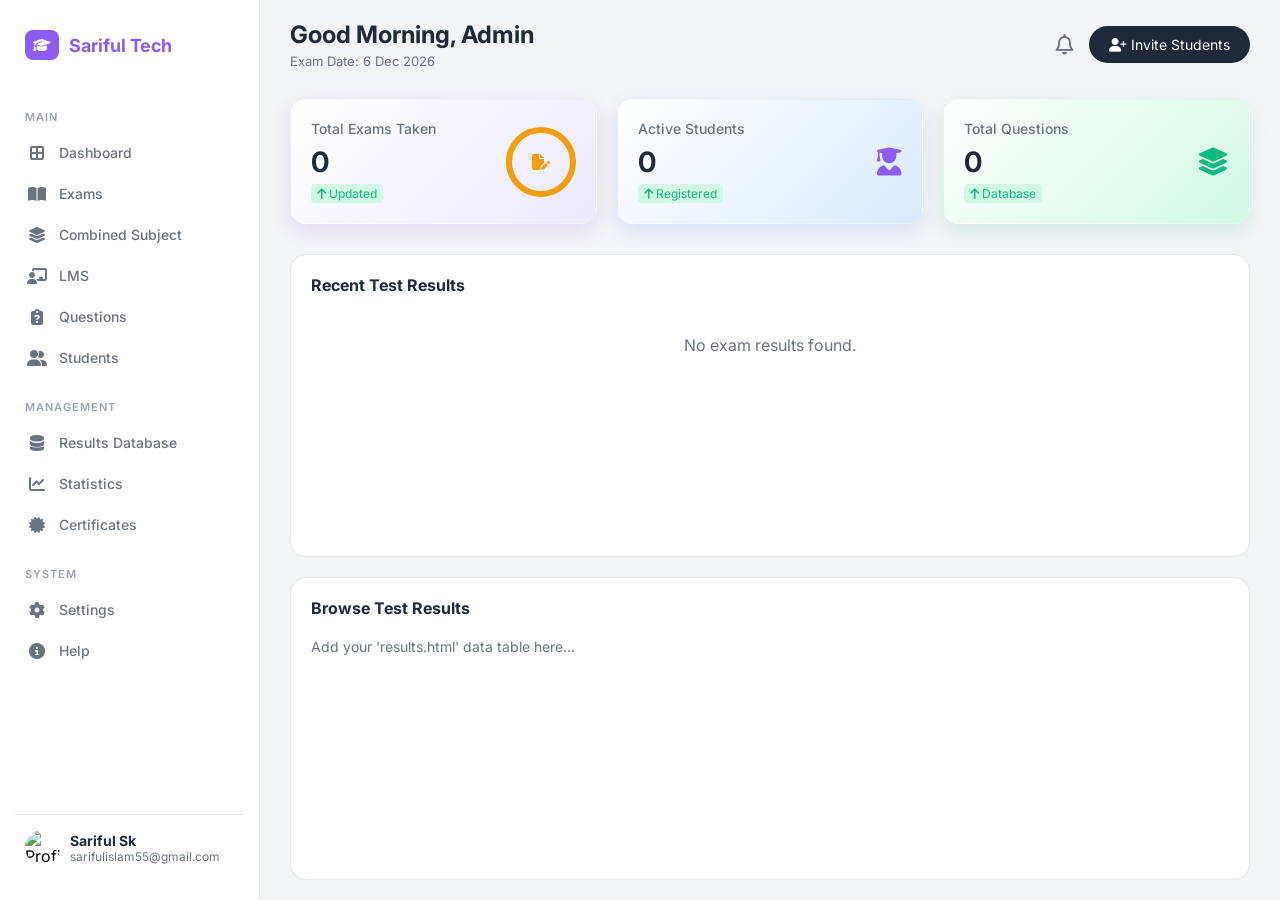
==== admin/index.html @ ebfd059b "dashboard implement" ====
<!DOCTYPE html>
<html lang="en">
<head>
    <meta charset="UTF-8">
    <meta name="viewport" content="width=device-width, initial-scale=1.0">
    <title>Modern Admin Dashboard</title>
    <!-- FontAwesome for Icons -->
    <link rel="stylesheet" href="https://cdnjs.cloudflare.com/ajax/libs/font-awesome/6.4.0/css/all.min.css">
    <style>
        @import url('https://fonts.googleapis.com/css2?family=Inter:wght@300;400;500;600;700&display=swap');

        :root {
            --primary: #8b5cf6; /* Light purple */
            --primary-light: #ede9fe;
            --bg-color: #f3f4f6; /* Very light gray for background */
            --sidebar-bg: #ffffff;
            --text-dark: #1f2937;
            --text-gray: #6b7280;
            --border-color: #e5e7eb;
        }

        * {
            margin: 0;
            padding: 0;
            box-sizing: border-box;
            font-family: 'Inter', sans-serif;
        }

        body {
            background-color: var(--bg-color);
            display: flex;
            height: 100vh;
            overflow: hidden;
        }

        /* --- Sidebar Styling --- */
        .sidebar {
            width: 260px;
            background-color: var(--sidebar-bg);
            border-right: 1px solid var(--border-color);
            display: flex;
            flex-direction: column;
            padding: 20px 15px;
            overflow-y: AUto;
        }

        .logo-area {
            display: flex;
            align-items: center;
            gap: 10px;
            padding: 10px;
            margin-bottom: 20px;
            font-size: 18px;
            font-weight: 700;
            color: var(--primary);
        }

        .logo-area i {
            background: var(--primary);
            color: white;
            padding: 8px;
            border-radius: 8px;
            font-size: 14px;
        }

        .menu-category {
            font-size: 11px;
            font-weight: 600;
            color: #9ca3af;
            text-transform: uppercase;
            letter-spacing: 1px;
            margin: 20px 0 10px 10px;
        }

        .sidebar-menu {
            list-style: none;
        }

        .sidebar-menu li a {
            display: flex;
            align-items: center;
            gap: 12px;
            padding: 10px 12px;
            color: var(--text-gray);
            text-decoration: none;
            border-radius: 8px;
            font-size: 14px;
            font-weight: 500;
            transition: all 0.3s ease;
            margin-bottom: 4px;
        }

        .sidebar-menu li a:hover, .sidebar-menu li a.active {
            background-color: var(--primary-light);
            color: var(--primary);
        }

        .sidebar-menu li a i {
            font-size: 16px;
            width: 20px;
            text-align: center;
        }

        /* User Profile in Sidebar Bottom */
        .sidebar-profile {
            margin-top: AUto;
            display: flex;
            align-items: center;
            gap: 10px;
            padding: 15px 10px;
            border-top: 1px solid var(--border-color);
        }
        
        .sidebar-profile img {
            width: 35px;
            height: 35px;
            border-radius: 50%;
        }
        
        .sidebar-profile-info h4 {
            font-size: 14px;
            color: var(--text-dark);
        }
        
        .sidebar-profile-info p {
            font-size: 12px;
            color: var(--text-gray);
        }

        /* --- Main Content Styling --- */
        .main-content {
            flex: 1;
            display: flex;
            flex-direction: column;
            overflow-y: AUto;
            background-color: var(--bg-color);
            padding: 20px 30px;
        }

        /* Top Header */
        .top-header {
            display: flex;
            justify-content: space-between;
            align-items: center;
            margin-bottom: 30px;
        }

        .header-greeting h1 {
            font-size: 24px;
            color: var(--text-dark);
            margin-bottom: 4px;
        }

        .header-greeting p {
            font-size: 13px;
            color: var(--text-gray);
        }

        .header-actions {
            display: flex;
            align-items: center;
            gap: 15px;
        }

        .invite-btn {
            background-color: var(--text-dark);
            color: white;
            border: none;
            padding: 10px 20px;
            border-radius: 20px;
            font-size: 14px;
            cursor: pointer;
        }

        /* Dashboard Cards Grid */
        .dashboard-grid {
            display: grid;
            grid-template-columns: repeat(AUto-fit, minmax(300px, 1fr));
            gap: 20px;
            margin-bottom: 30px;
        }

        .stat-card {
            background: white;
            padding: 20px;
            border-radius: 16px;
            border: 1px solid var(--border-color);
            display: flex;
            justify-content: space-between;
            align-items: center;
            box-shadow: 0 2px 10px rgba(0,0,0,0.02);
        }

        .stat-info h3 {
            font-size: 14px;
            color: var(--text-gray);
            font-weight: 500;
            margin-bottom: 8px;
        }

        .stat-info h2 {
            font-size: 28px;
            color: var(--text-dark);
        }

        .stat-info .trend {
            font-size: 12px;
            color: #10b981; /* Green */
            background: #d1fae5;
            padding: 2px 6px;
            border-radius: 4px;
            margin-top: 5px;
            display: inline-block;
        }

        /* Progress Circle Dummy Styling */
        .progress-circle {
            width: 70px;
            height: 70px;
            border-radius: 50%;
            border: 6px solid var(--primary-light);
            border-top-color: var(--primary);
            display: flex;
            align-items: center;
            justify-content: center;
            font-weight: bold;
            color: var(--primary);
        }

        .stat-card { position:relative; overflow:hidden; border-color:transparent; background:linear-gradient(135deg,#ffffff,#ede9fe); box-shadow:0 7px 20px rgba(109,40,217,.12); }
        .stat-card:nth-child(2) { background:linear-gradient(135deg,#ffffff,#dbeafe); box-shadow:0 7px 20px rgba(37,99,235,.12); }
        .stat-card:nth-child(3) { background:linear-gradient(135deg,#ffffff,#d1fae5); box-shadow:0 7px 20px rgba(5,150,105,.12); }
        .recent-results-panel { background:#fff; padding:20px; border-radius:16px; border:1px solid var(--border-color); flex:1; overflow-x:auto; }
        .recent-results-grid { display:grid; grid-template-columns:repeat(auto-fit,minmax(300px,1fr)); gap:16px; }
        .recent-result-card { position:relative; overflow:hidden; padding:18px; border:1px solid transparent; border-radius:15px; background:linear-gradient(145deg,#ffffff,#ede9fe); box-shadow:0 6px 18px rgba(109,40,217,.12); transition:transform .2s,box-shadow .2s; }
        .recent-result-card:nth-child(2n) { background:linear-gradient(145deg,#ffffff,#dbeafe); box-shadow:0 6px 18px rgba(37,99,235,.12); }
        .recent-result-card:nth-child(3n) { background:linear-gradient(145deg,#ffffff,#d1fae5); box-shadow:0 6px 18px rgba(5,150,105,.12); }
        .recent-result-card::before { position:absolute; top:0; right:0; left:0; height:5px; background:#7c3aed; content:""; }
        .recent-result-card:nth-child(2n)::before { background:#2563eb; }
        .recent-result-card:nth-child(3n)::before { background:#059669; }
        .recent-result-card:hover { box-shadow:0 12px 26px rgba(109,40,217,.2); transform:translateY(-4px); }
        .recent-result-head { display:flex; align-items:flex-start; justify-content:space-between; gap:12px; margin-bottom:14px; }
        .recent-result-head h4 { color:#312e81; font-size:17px; }
        .recent-result-head p { margin-top:4px; color:var(--text-gray); font-size:12px; }
        .recent-result-score { color:#047857; font-size:23px; font-weight:800; white-space:nowrap; }
        .recent-result-stats { display:grid; grid-template-columns:repeat(4,1fr); gap:7px; }
        .recent-result-stats span { padding:8px 4px; border:1px solid rgba(255,255,255,.8); border-radius:8px; background:rgba(255,255,255,.75); color:var(--text-gray); font-size:11px; text-align:center; }
        .recent-result-stats strong { display:block; margin-top:3px; color:var(--text-dark); font-size:15px; }
        .recent-result-stats .wrong strong { color:#dc2626; }
        .recent-result-stats .negative strong { color:#b45309; }
        .recent-result-date { display:block; margin-top:12px; color:var(--text-gray); font-size:11px; }
        @media (max-width:700px) { .recent-result-stats { grid-template-columns:repeat(2,1fr); } }
    </style>
</head>
<body>

    <!-- Sidebar Section -->
    <aside class="sidebar">
        <div class="logo-area">
            <i class="fa-solid fa-graduation-cap"></i>
            Sariful Tech
        </div>

        <div class="menu-category">Main</div>
        <ul class="sidebar-menu">
            <li><a href="index.html"><i class="fa-solid fa-border-all"></i> Dashboard</a></li>
            <li><a href="exams.html"><i class="fa-solid fa-book-open"></i> Exams</a></li>
            <li><a href="combined-subject.html"><i class="fa-solid fa-layer-group"></i> Combined Subject</a></li>
            <li><a href="lms.html"><i class="fa-solid fa-chalkboard-user"></i> LMS</a></li>
            <li><a href="questions.html"><i class="fa-solid fa-clipboard-question"></i> Questions</a></li>
            <li><a href="students.html"><i class="fa-solid fa-user-group"></i> Students</a></li>
        </ul>

        <div class="menu-category">Management</div>
        <ul class="sidebar-menu">
            <li><a href="results.html"><i class="fa-solid fa-database"></i> Results Database</a></li>
            <li><a href="#"><i class="fa-solid fa-chart-line"></i> Statistics</a></li>
            <li><a href="#"><i class="fa-solid fa-certificate"></i> Certificates</a></li>
        </ul>

        <div class="menu-category">System</div>
        <ul class="sidebar-menu">
            <li><a href="settings.html"><i class="fa-solid fa-gear"></i> Settings</a></li>
            <li><a href="#"><i class="fa-solid fa-circle-info"></i> Help</a></li>
        </ul>

        <div class="sidebar-profile">
            <img src="https://ui-avatars.com/api/?name=Admin+User&background=8b5cf6&color=fff" alt="Profile">
            <div class="sidebar-profile-info">
                <h4>Sariful Sk</h4>
                <p>sarifulislam55@gmail.com</p>
            </div>
        </div>
    </aside>

    <!-- Main Content Section -->
    <main class="main-content">
        <header class="top-header">
            <div class="header-greeting">
                <h1 id="greeting-name">Good Morning, Admin</h1>
                <p>Exam Date: <span id="current-date">24 Sep, 2026</span></p>
            </div>
            <div class="header-actions">
                <i class="fa-regular fa-bell" style="font-size: 20px; color: #6b7280; cursor: pointer;"></i>
                <button class="invite-btn"><i class="fa-solid fa-user-plus"></i> Invite Students</button>
            </div>
        </header>

        <!-- Stats Grid -->
        <div class="dashboard-grid">
            
            <div class="stat-card">
                <div class="stat-info">
                    <h3>Total Exams Taken</h3>
                    <h2 id="total-exams">...</h2> <!-- Value will be dynamic -->
                    <span class="trend"><i class="fa-solid fa-arrow-up"></i> Updated</span>
                </div>
                <div class="progress-circle" style="border-color: #f59e0b; color: #f59e0b;"><i class="fa-solid fa-file-pen"></i></div>
            </div>

            <div class="stat-card">
                <div class="stat-info">
                    <h3>Active Students</h3>
                    <h2 id="total-students">...</h2> <!-- Value will be dynamic -->
                    <span class="trend"><i class="fa-solid fa-arrow-up"></i> Registered</span>
                </div>
                <div style="color: var(--primary); font-size: 28px;"><i class="fa-solid fa-user-graduate"></i></div>
            </div>

            <div class="stat-card">
                <div class="stat-info">
                    <h3>Total Questions</h3>
                    <h2 id="total-questions">...</h2> <!-- Value will be dynamic -->
                    <span class="trend"><i class="fa-solid fa-arrow-up"></i> Database</span>
                </div>
                <div style="color: #10b981; font-size: 28px;"><i class="fa-solid fa-layer-group"></i></div>
            </div>

        </div>

        <!-- Recent Results Table -->
        <div class="recent-results-panel">
            <h3 style="color: var(--text-dark); margin-bottom: 20px; font-size: 16px;">Recent Test Results</h3>
            <div id="recent-results-body" class="recent-results-grid">
                <p style="text-align:center;padding:20px;color:#6b7280;">Loading data...</p>
            </div>
        </div>

        <!-- Placeholder for Charts or Data Table -->
        <div style="background: white; padding: 20px; border-radius: 16px; border: 1px solid var(--border-color); flex: 1; margin-top: 20px;">
            <h3 style="color: var(--text-dark); margin-bottom: 20px; font-size: 16px;">Browse Test Results</h3>
            <p style="color: var(--text-gray); font-size: 14px;">Add your 'results.html' data table here...</p>
        </div>

    </main>

    <script src="../js/api.js"></script>
    <script src="../js/admin-dashboard.js?v=20260930-3"></script>

</body>
</html>
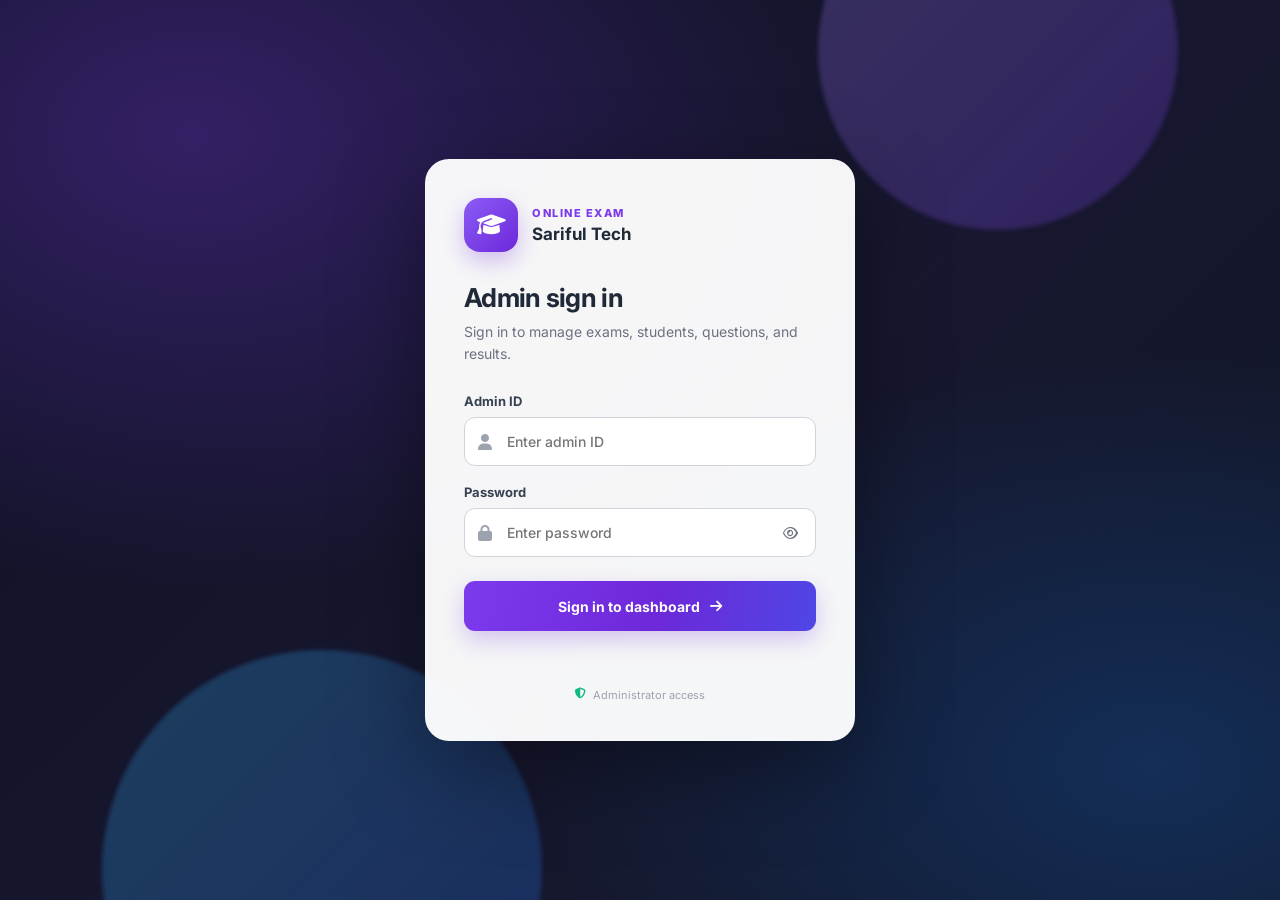
==== commit 9620a956: "new update" ====
--- a/admin/index.html
+++ b/admin/index.html
@@ -1,6 +1,7 @@
 <!DOCTYPE html>
 <html lang="en">
 <head>
+    <script src="../js/admin-auth.js?v=20260930-3"></script>
     <meta charset="UTF-8">
     <meta name="viewport" content="width=device-width, initial-scale=1.0">
     <title>Modern Admin Dashboard</title>
@@ -266,6 +267,7 @@
             <li><a href="index.html"><i class="fa-solid fa-border-all"></i> Dashboard</a></li>
             <li><a href="exams.html"><i class="fa-solid fa-book-open"></i> Exams</a></li>
             <li><a href="combined-subject.html"><i class="fa-solid fa-layer-group"></i> Combined Subject</a></li>
+            <li><a href="exam-schedule.html"><i class="fa-solid fa-calendar-days"></i> Exam Schedule</a></li>
             <li><a href="lms.html"><i class="fa-solid fa-chalkboard-user"></i> LMS</a></li>
             <li><a href="questions.html"><i class="fa-solid fa-clipboard-question"></i> Questions</a></li>
             <li><a href="students.html"><i class="fa-solid fa-user-group"></i> Students</a></li>
@@ -285,7 +287,7 @@
         </ul>
 
         <div class="sidebar-profile">
-            <img src="https://ui-avatars.com/api/?name=Admin+User&background=8b5cf6&color=fff" alt="Profile">
+            <div class="sidebar-avatar" aria-label="Sariful Sk" style="display:grid;width:35px;height:35px;flex:0 0 35px;place-items:center;border-radius:50%;background:#8b5cf6;color:#fff;font-size:13px;font-weight:700;">SS</div>
             <div class="sidebar-profile-info">
                 <h4>Sariful Sk</h4>
                 <p>sarifulislam55@gmail.com</p>
@@ -354,7 +356,7 @@
 
     </main>
 
-    <script src="../js/api.js"></script>
+    <script src="../js/api.js?v=20260930-4"></script>
     <script src="../js/admin-dashboard.js?v=20260930-3"></script>
 
 </body>
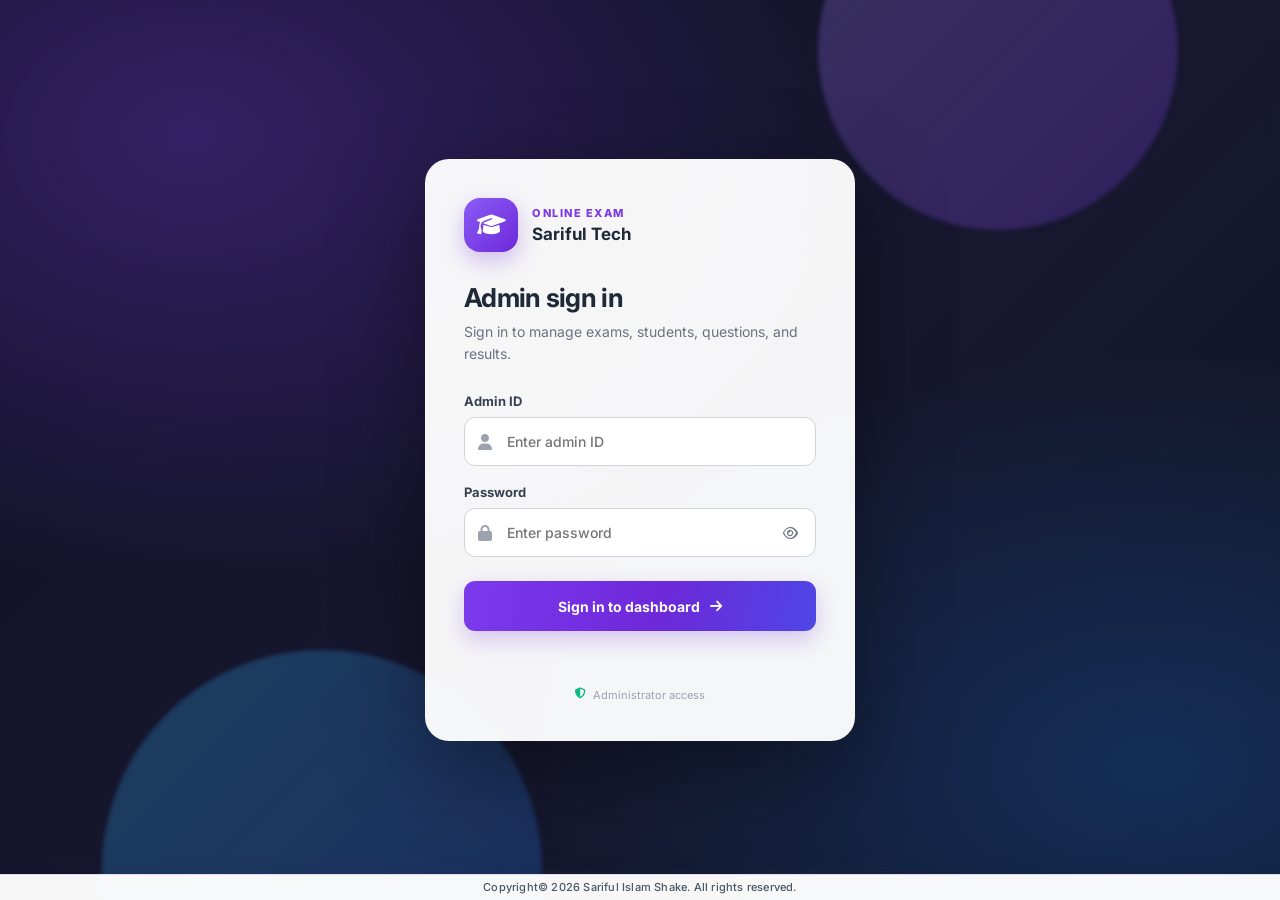
==== commit 2ae87462: "responsive mobile" ====
--- a/admin/index.html
+++ b/admin/index.html
@@ -1,7 +1,7 @@
-<!DOCTYPE html>
+﻿<!DOCTYPE html>
 <html lang="en">
 <head>
-    <script src="../js/admin-auth.js?v=20260930-3"></script>
+    <script src="../js/admin-auth.js?v=20260930-toast1"></script>
     <meta charset="UTF-8">
     <meta name="viewport" content="width=device-width, initial-scale=1.0">
     <title>Modern Admin Dashboard</title>
@@ -162,6 +162,18 @@
             align-items: center;
             gap: 15px;
         }
+
+        .notification-wrap { position: relative; }
+        .notification-button { position:relative; display:grid; width:44px; height:44px; place-items:center; border:1px solid var(--border-color); border-radius:50%; background:#fff; color:#64748b; font-size:18px; cursor:pointer; }
+        .notification-badge { position:absolute; top:-3px; right:-3px; display:none; min-width:19px; height:19px; place-items:center; padding:0 5px; border:2px solid #f3f4f6; border-radius:12px; background:#ef4444; color:#fff; font-size:10px; font-weight:700; }
+        .notification-dropdown { position:absolute; z-index:20; top:52px; right:0; display:none; width:min(360px, calc(100vw - 32px)); max-height:410px; overflow:auto; padding:16px; border:1px solid var(--border-color); border-radius:14px; background:#fff; box-shadow:0 16px 45px rgba(15,23,42,.18); }
+        .notification-dropdown.open { display:block; }
+        .notification-dropdown h3 { margin:0 0 12px; color:var(--text-dark); font-size:15px; }
+        .pending-student { display:flex; align-items:center; justify-content:space-between; gap:12px; padding:12px 0; border-top:1px solid #eef0f4; }
+        .pending-student strong { display:block; color:var(--text-dark); font-size:13px; }
+        .pending-student small { color:var(--text-gray); font-size:11px; }
+        .pending-approve { flex:0 0 auto; border:0; border-radius:7px; padding:7px 10px; background:#059669; color:#fff; font-size:12px; font-weight:600; cursor:pointer; }
+        .pending-empty { margin:0; color:var(--text-gray); font-size:13px; }
 
         .invite-btn {
             background-color: var(--text-dark);
@@ -251,7 +263,12 @@
         .recent-result-stats .negative strong { color:#b45309; }
         .recent-result-date { display:block; margin-top:12px; color:var(--text-gray); font-size:11px; }
         @media (max-width:700px) { .recent-result-stats { grid-template-columns:repeat(2,1fr); } }
-    </style>
+    
+</style>
+    <link rel="stylesheet" href="../css/responsive.css">
+<style>.site-copyright-footer{position:fixed;z-index:1200;left:0;right:0;bottom:0;width:100%;padding:6px 12px;border-top:1px solid rgba(139,92,246,.2);background:rgba(255,255,255,.97);box-shadow:0 -3px 12px rgba(31,41,55,.09);color:#4b5563;font:500 11px/1.2 Inter,Arial,sans-serif;letter-spacing:.2px;text-align:center;white-space:nowrap;backdrop-filter:blur(8px);pointer-events:none}@media(max-width:520px){.site-copyright-footer{padding:10px 12px;font-size:10px;white-space:normal}}
+</style>
+<style>body:has(.sidebar) .site-copyright-footer{left:260px;width:calc(100% - 260px)}@media(max-width:760px){body:has(.sidebar) .site-copyright-footer{left:0;width:100%}}@media(max-width:520px){.site-copyright-footer{padding:6px 10px;font-size:10px}}</style>
 </head>
 <body>
 
@@ -300,11 +317,16 @@
         <header class="top-header">
             <div class="header-greeting">
                 <h1 id="greeting-name">Good Morning, Admin</h1>
-                <p>Exam Date: <span id="current-date">24 Sep, 2026</span></p>
+                <p>Date: <span id="current-date">â€”</span><span class="header-time-separator"> Â· </span>Time: <span id="current-time">â€”</span></p>
             </div>
             <div class="header-actions">
-                <i class="fa-regular fa-bell" style="font-size: 20px; color: #6b7280; cursor: pointer;"></i>
-                <button class="invite-btn"><i class="fa-solid fa-user-plus"></i> Invite Students</button>
+                <div class="notification-wrap">
+                    <button type="button" class="notification-button" id="admin-notifications-button" aria-label="Student registration notifications" aria-expanded="false"><i class="fa-regular fa-bell"></i><span class="notification-badge" id="pending-student-count"></span></button>
+                    <section class="notification-dropdown" id="admin-notifications-panel" aria-label="Pending student approvals">
+                        <h3>Pending Student Approvals</h3>
+                        <div id="pending-student-list"><p class="pending-empty">Loading notifications...</p></div>
+                    </section>
+                </div>
             </div>
         </header>
 
@@ -340,24 +362,15 @@
 
         </div>
 
-        <!-- Recent Results Table -->
-        <div class="recent-results-panel">
-            <h3 style="color: var(--text-dark); margin-bottom: 20px; font-size: 16px;">Recent Test Results</h3>
-            <div id="recent-results-body" class="recent-results-grid">
-                <p style="text-align:center;padding:20px;color:#6b7280;">Loading data...</p>
-            </div>
-        </div>
-
-        <!-- Placeholder for Charts or Data Table -->
-        <div style="background: white; padding: 20px; border-radius: 16px; border: 1px solid var(--border-color); flex: 1; margin-top: 20px;">
-            <h3 style="color: var(--text-dark); margin-bottom: 20px; font-size: 16px;">Browse Test Results</h3>
-            <p style="color: var(--text-gray); font-size: 14px;">Add your 'results.html' data table here...</p>
-        </div>
-
     </main>
 
-    <script src="../js/api.js?v=20260930-4"></script>
-    <script src="../js/admin-dashboard.js?v=20260930-3"></script>
-
+    <script src="../js/api.js?v=20260930-toast1"></script>
+    <script src="../js/admin-dashboard.js?v=20260930-toast1"></script>
+
+<footer class="site-copyright-footer">Copyright© 2026 Sariful Islam Shake. All rights reserved.</footer>
 </body>
 </html>
+
+
+
+
--- a/css/responsive.css
+++ b/css/responsive.css
@@ -0,0 +1,199 @@
+* {
+    min-width: 0;
+}
+
+html,
+body {
+    max-width: 100%;
+    overflow-x: hidden;
+}
+
+img,
+canvas,
+video {
+    max-width: 100%;
+}
+
+input,
+select,
+textarea,
+button {
+    max-width: 100%;
+}
+
+@media (max-width: 900px) {
+    body:has(.sidebar) {
+        display: flex !important;
+        height: auto !important;
+        min-height: 100vh;
+        flex-direction: column !important;
+        overflow: auto !important;
+    }
+
+    .student-wrapper,
+    .layout {
+        width: 100%;
+        min-height: 100vh;
+        flex-direction: column !important;
+    }
+
+    .sidebar {
+        width: 100% !important;
+        max-height: none !important;
+        flex: 0 0 auto !important;
+        overflow: visible !important;
+        padding: 12px !important;
+        border-right: 0 !important;
+        border-bottom: 1px solid #e5e7eb;
+    }
+
+    .sidebar-menu,
+    .menu {
+        display: grid !important;
+        grid-template-columns: repeat(auto-fit, minmax(132px, 1fr));
+        gap: 3px;
+        margin: 0;
+        padding: 0;
+    }
+
+    .sidebar-menu li,
+    .menu li {
+        min-width: 0;
+        list-style: none;
+    }
+
+    .sidebar-menu li a,
+    .menu a {
+        min-height: 40px;
+        margin: 0 0 3px !important;
+        padding: 9px !important;
+        overflow-wrap: anywhere;
+    }
+
+    .menu-category {
+        margin: 12px 0 6px 8px !important;
+    }
+
+    .sidebar-profile {
+        margin-top: 10px !important;
+    }
+
+    .main-content,
+    main.main-content,
+    body:has(.sidebar) > main {
+        width: 100%;
+        min-width: 0;
+        padding: 16px !important;
+        overflow: visible !important;
+    }
+
+    .form-grid {
+        grid-template-columns: repeat(2, minmax(0, 1fr)) !important;
+    }
+
+    .form-group,
+    .form-container,
+    .table-container,
+    .content-panel {
+        min-width: 0;
+    }
+
+    .form-group input,
+    .form-group select,
+    .form-group textarea {
+        width: 100%;
+    }
+
+    .table-container,
+    .table-responsive,
+    .table-wrapper {
+        max-width: 100%;
+        overflow-x: auto !important;
+        -webkit-overflow-scrolling: touch;
+    }
+
+    table {
+        min-width: 620px;
+    }
+
+    .top-header,
+    .quiz-heading {
+        flex-wrap: wrap;
+    }
+
+    .math-symbol-dialog,
+    .structure-dialog {
+        width: calc(100vw - 24px) !important;
+        max-width: calc(100vw - 24px) !important;
+        max-height: calc(100dvh - 24px) !important;
+    }
+
+    .math-dialog-content,
+    .structure-dialog-content {
+        max-height: calc(100dvh - 90px) !important;
+    }
+}
+
+@media (max-width: 600px) {
+    .main-content,
+    main.main-content,
+    body:has(.sidebar) > main {
+        padding: 12px !important;
+    }
+
+    .form-container,
+    .table-container,
+    .content-panel {
+        padding: 15px !important;
+        border-radius: 12px;
+    }
+
+    .form-grid {
+        grid-template-columns: minmax(0, 1fr) !important;
+        gap: 14px;
+    }
+
+    .form-group.full-width,
+    .question-settings-row {
+        grid-column: 1 / -1 !important;
+    }
+
+    .question-settings-row {
+        grid-template-columns: repeat(3, minmax(0, 1fr)) !important;
+        width: 100%;
+    }
+
+    .answer-options-grid {
+        grid-template-columns: minmax(0, 1fr) !important;
+    }
+
+    .question-meta-grid {
+        grid-template-columns: minmax(0, 1fr) !important;
+    }
+
+    .dashboard-grid,
+    .result-summary-grid,
+    .result-detail-summary,
+    .combined-subject-list {
+        grid-template-columns: minmax(0, 1fr) !important;
+    }
+
+    .top-header {
+        align-items: flex-start;
+        gap: 10px;
+    }
+
+    .top-header h1,
+    .header-greeting h1 {
+        font-size: 20px !important;
+    }
+
+    .btn-submit,
+    .btn-cancel {
+        margin-left: 0;
+    }
+
+    .question-settings-row input {
+        padding: 9px 8px !important;
+    }
+}
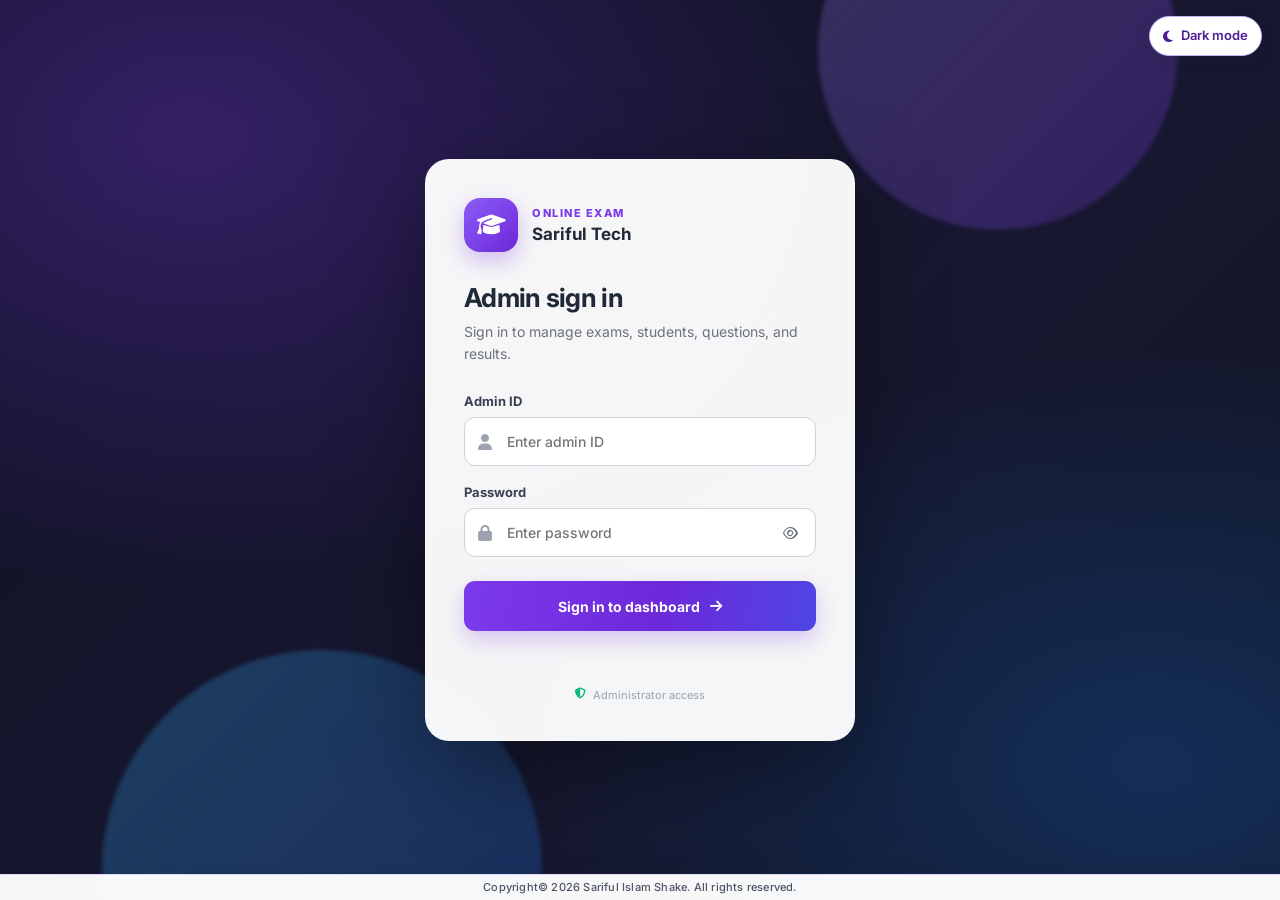
==== commit 5a7ef96b: "daek mode" ====
--- a/admin/index.html
+++ b/admin/index.html
@@ -1,7 +1,8 @@
-﻿<!DOCTYPE html>
+<!DOCTYPE html>
 <html lang="en">
 <head>
-    <script src="../js/admin-auth.js?v=20260930-toast1"></script>
+        <link rel="icon" type="image/png" href="../assets/exam.png">
+<script src="../js/admin-auth.js?v=20260930-toast1"></script>
     <meta charset="UTF-8">
     <meta name="viewport" content="width=device-width, initial-scale=1.0">
     <title>Modern Admin Dashboard</title>
@@ -42,7 +43,7 @@
             display: flex;
             flex-direction: column;
             padding: 20px 15px;
-            overflow-y: AUto;
+            overflow-y: auto;
         }
 
         .logo-area {
@@ -133,7 +134,7 @@
             flex: 1;
             display: flex;
             flex-direction: column;
-            overflow-y: AUto;
+            overflow-y: auto;
             background-color: var(--bg-color);
             padding: 20px 30px;
         }
@@ -269,6 +270,7 @@
 <style>.site-copyright-footer{position:fixed;z-index:1200;left:0;right:0;bottom:0;width:100%;padding:6px 12px;border-top:1px solid rgba(139,92,246,.2);background:rgba(255,255,255,.97);box-shadow:0 -3px 12px rgba(31,41,55,.09);color:#4b5563;font:500 11px/1.2 Inter,Arial,sans-serif;letter-spacing:.2px;text-align:center;white-space:nowrap;backdrop-filter:blur(8px);pointer-events:none}@media(max-width:520px){.site-copyright-footer{padding:10px 12px;font-size:10px;white-space:normal}}
 </style>
 <style>body:has(.sidebar) .site-copyright-footer{left:260px;width:calc(100% - 260px)}@media(max-width:760px){body:has(.sidebar) .site-copyright-footer{left:0;width:100%}}@media(max-width:520px){.site-copyright-footer{padding:6px 10px;font-size:10px}}</style>
+    <link rel="stylesheet" href="../css/theme.css">
 </head>
 <body>
 
@@ -315,9 +317,10 @@
     <!-- Main Content Section -->
     <main class="main-content">
         <header class="top-header">
-            <div class="header-greeting">
+                <link rel="icon" type="image/png" href="../assets/exam.png">
+<div class="header-greeting">
                 <h1 id="greeting-name">Good Morning, Admin</h1>
-                <p>Date: <span id="current-date">â€”</span><span class="header-time-separator"> Â· </span>Time: <span id="current-time">â€”</span></p>
+                <p>Date: <span id="current-date">—</span><span class="header-time-separator"> · </span>Time: <span id="current-time">—</span></p>
             </div>
             <div class="header-actions">
                 <div class="notification-wrap">
@@ -362,12 +365,22 @@
 
         </div>
 
+        <section class="analytics-panel" aria-labelledby="exam-participation-title">
+            <div class="analytics-heading">
+                <div><h2 id="exam-participation-title">Exam participation</h2><p>Student attempts grouped by exam</p></div>
+                <div class="analytics-total"><strong id="exam-participation-total">0</strong><span>total attempts</span></div>
+            </div>
+            <div id="exam-participation-chart" class="participation-chart" aria-live="polite">
+                <div class="chart-empty">Loading exam activity...</div>
+            </div>
+        </section>
     </main>
 
     <script src="../js/api.js?v=20260930-toast1"></script>
     <script src="../js/admin-dashboard.js?v=20260930-toast1"></script>
 
 <footer class="site-copyright-footer">Copyright© 2026 Sariful Islam Shake. All rights reserved.</footer>
+    <script src="../js/theme.js"></script>
 </body>
 </html>
 
--- a/css/theme.css
+++ b/css/theme.css
@@ -0,0 +1,114 @@
+/* Shared appearance settings for the student and admin panels. */
+:root {
+    color-scheme: light;
+    --theme-page: #f3f4f6;
+    --theme-surface: #ffffff;
+    --theme-surface-muted: #f8fafc;
+    --theme-text: #1f2937;
+    --theme-muted: #6b7280;
+    --theme-border: #e5e7eb;
+}
+
+html[data-theme="dark"] {
+    color-scheme: dark;
+    --theme-page: #111827;
+    --theme-surface: #1f2937;
+    --theme-surface-muted: #273449;
+    --theme-text: #e5e7eb;
+    --theme-muted: #aab5c5;
+    --theme-border: #374151;
+}
+
+html[data-theme="dark"] body { background-color: var(--theme-page) !important; color: var(--theme-text); }
+html[data-theme="dark"] :is(.sidebar, .topbar, header, .main-header, .content-panel, .stat-card, .form-container, .table-container, .card, .panel, .notification-dropdown, .dropdown-menu, .modal-content, .settings-card, .result-card, .exam-card, .math-symbol-dialog, .structure-dialog, .extended-math-palette, .math-preview) {
+    background-color: var(--theme-surface) !important;
+    color: var(--theme-text);
+    border-color: var(--theme-border) !important;
+}
+html[data-theme="dark"] :is(h1,h2,h3,h4,h5,p,label,th,td,strong,small,span,li,.text-dark,.stat-info h2,.header-greeting h1,.sidebar-profile-info h4,.content-panel h2) { color: var(--theme-text); }
+html[data-theme="dark"] :is(.text-gray,.text-muted,.menu-category,.sidebar-profile-info p,th,small,.notification-dropdown small) { color: var(--theme-muted); }
+html[data-theme="dark"] :is(input,select,textarea) { background-color: #111827 !important; color: var(--theme-text) !important; border-color: var(--theme-border) !important; }
+html[data-theme="dark"] input::placeholder, html[data-theme="dark"] textarea::placeholder { color: #9ca3af; }
+html[data-theme="dark"] :is(td,th) { border-color: var(--theme-border) !important; }
+html[data-theme="dark"] :is(.sidebar-menu li a,.menu a) { color: var(--theme-muted); }
+html[data-theme="dark"] :is(.sidebar-menu li a:hover,.sidebar-menu li a.active,.menu a:hover,.menu a.active,.exam-subject-tab:hover,.exam-subject-tab.active) { background: #37305a !important; color: #c4b5fd !important; }
+html[data-theme="dark"] :is(.math-tools,.math-popup-launch,#structure-drawer) { background-color: var(--theme-surface-muted) !important; color: var(--theme-text) !important; }
+html[data-theme="dark"] .math-tool { background-color: #273449; color: #e5e7eb; border-color: #6454a5; }
+html[data-theme="dark"] .site-copyright-footer { background: rgba(31,41,55,.97); color: #d1d5db; border-color: var(--theme-border); }
+
+/* Keep the admin overview readable when its original cards use light gradients. */
+html[data-theme="dark"] .main-content { background: #111827 !important; color: #e5e7eb; }
+html[data-theme="dark"] .sidebar { background: #1b2432 !important; border-color: #303b4b !important; }
+html[data-theme="dark"] .sidebar-profile { border-color: #374151 !important; }
+html[data-theme="dark"] .sidebar-profile-info h4,
+html[data-theme="dark"] .header-greeting h1,
+html[data-theme="dark"] .stat-info h2,
+html[data-theme="dark"] .recent-result-head h4 { color: #f3f4f6 !important; }
+html[data-theme="dark"] .sidebar-profile-info p,
+html[data-theme="dark"] .header-greeting p,
+html[data-theme="dark"] .stat-info h3,
+html[data-theme="dark"] .recent-result-head p,
+html[data-theme="dark"] .recent-result-date { color: #c0cad8 !important; }
+html[data-theme="dark"] .stat-card,
+html[data-theme="dark"] .recent-results-panel,
+html[data-theme="dark"] .recent-result-card,
+html[data-theme="dark"] .analytics-panel {
+    background: #1f2937 !important;
+    color: #e5e7eb !important;
+    border-color: #374151 !important;
+    box-shadow: 0 8px 24px rgba(0,0,0,.2) !important;
+}
+html[data-theme="dark"] .recent-result-stats span { background: #273449; border-color: #3b475a; color: #c0cad8; }
+html[data-theme="dark"] .recent-result-stats strong { color: #f3f4f6; }
+html[data-theme="dark"] .notification-button { background: #273449; color: #e5e7eb; border-color: #475569; }
+html[data-theme="dark"] .stat-info .trend { color: #facc15 !important; background: rgba(250,204,21,.16) !important; }
+html[data-theme="dark"] .stat-info .trend i { color: #facc15 !important; }
+html[data-theme="dark"] .review-perfect,
+html[data-theme="dark"] .review-perfect strong,
+html[data-theme="dark"] .review-perfect span { color: #1e3a8a !important; }
+
+.analytics-panel { margin-top: 4px; padding: 22px; border: 1px solid #e5e7eb; border-radius: 18px; background: #fff; box-shadow: 0 8px 24px rgba(31,41,55,.06); }
+.analytics-heading { display:flex; align-items:flex-start; justify-content:space-between; gap:16px; margin-bottom:20px; }
+.analytics-heading h2 { margin:0; color:#1f2937; font-size:18px; }
+.analytics-heading p { margin:5px 0 0; color:#6b7280; font-size:12px; }
+.analytics-total { display:grid; justify-items:end; gap:2px; color:#6b7280; font-size:11px; }
+.analytics-total strong { color:#7c3aed; font-size:22px; }
+.participation-chart { display:grid; gap:15px; }
+.participation-row { display:grid; grid-template-columns:minmax(100px, 190px) minmax(50px,1fr) 36px; align-items:center; gap:12px; }
+.participation-name { overflow:hidden; color:#374151; font-size:12px; font-weight:600; text-overflow:ellipsis; white-space:nowrap; }
+.participation-track { height:12px; overflow:hidden; border-radius:999px; background:#f1f5f9; }
+.participation-bar { height:100%; min-width:0; border-radius:inherit; background:linear-gradient(90deg,#8b5cf6,#38bdf8); transition:width .4s ease; }
+.participation-count { color:#4b5563; font-size:12px; font-weight:700; text-align:right; }
+.chart-empty { padding:24px 12px; border:1px dashed #cbd5e1; border-radius:12px; color:#6b7280; font-size:13px; text-align:center; }
+html[data-theme="dark"] .analytics-heading h2,
+html[data-theme="dark"] .participation-name { color:#f3f4f6; }
+html[data-theme="dark"] .analytics-heading p,
+html[data-theme="dark"] .analytics-total,
+html[data-theme="dark"] .participation-count { color:#c0cad8; }
+html[data-theme="dark"] .analytics-total strong { color:#c4b5fd; }
+html[data-theme="dark"] .participation-track { background:#111827; }
+html[data-theme="dark"] .chart-empty { color:#c0cad8; border-color:#475569; }
+@media(max-width:600px) { .analytics-panel { padding:16px; } .participation-row { grid-template-columns:minmax(80px,120px) minmax(40px,1fr) 28px; gap:8px; } }
+
+.theme-toggle {
+    position: fixed;
+    z-index: 1500;
+    top: 16px;
+    right: 18px;
+    display: inline-flex;
+    align-items: center;
+    gap: 8px;
+    min-height: 40px;
+    padding: 9px 13px;
+    border: 1px solid #c4b5fd;
+    border-radius: 999px;
+    background: #fff;
+    color: #4c1d95;
+    box-shadow: 0 4px 14px rgba(31,41,55,.14);
+    font: 600 13px/1.2 Inter, Arial, sans-serif;
+    cursor: pointer;
+}
+.theme-toggle:hover { background: #f5f3ff; }
+html[data-theme="dark"] .theme-toggle { background: #273449; color: #e9d5ff; border-color: #6454a5; }
+html[data-theme="dark"] .theme-toggle:hover { background: #374151; }
+@media (max-width: 600px) { .theme-toggle { top: 10px; right: 10px; min-height: 36px; padding: 8px 10px; } }
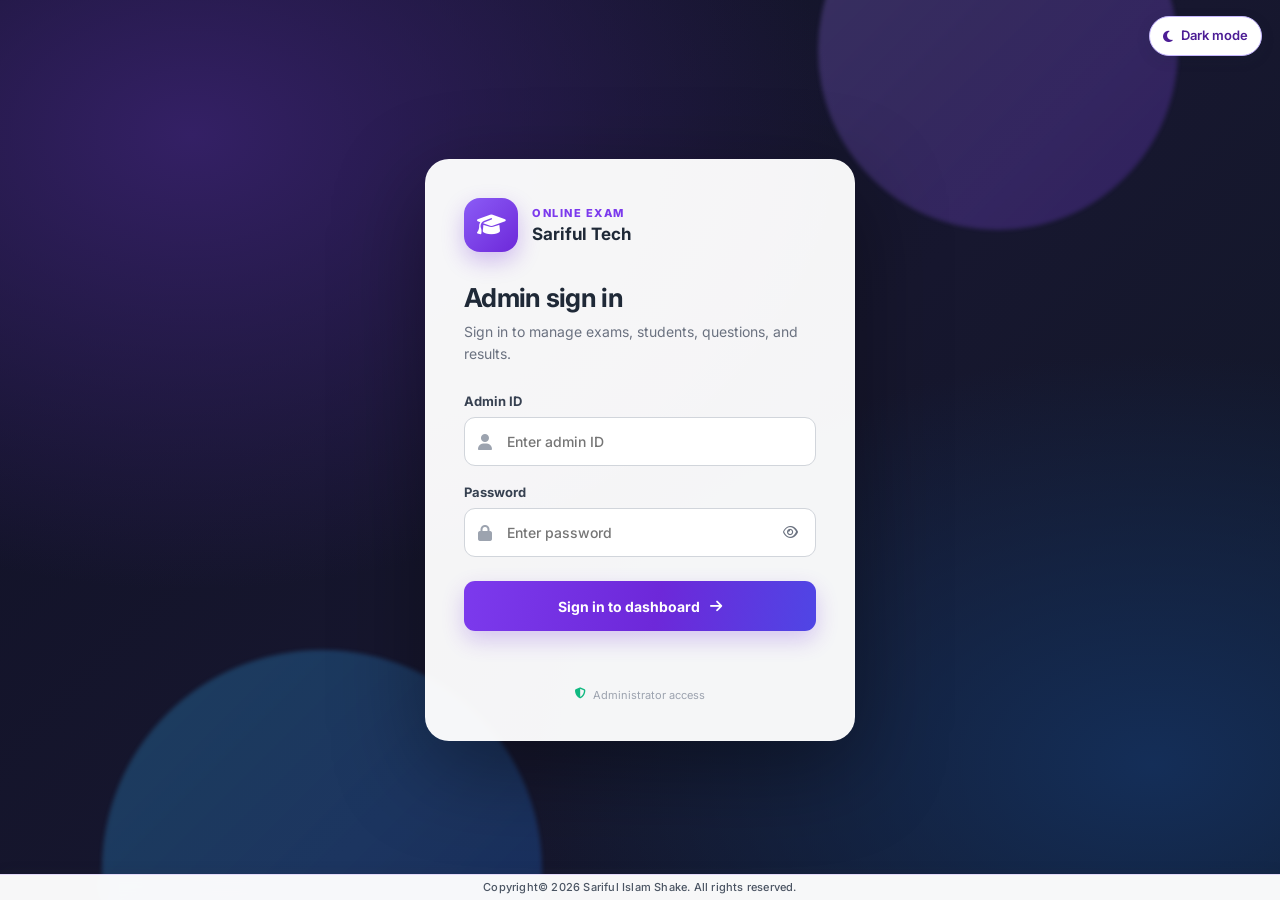
==== commit 9c27841c: "loder add" ====
--- a/admin/index.html
+++ b/admin/index.html
@@ -162,9 +162,13 @@
             display: flex;
             align-items: center;
             gap: 15px;
-        }
-
-        .notification-wrap { position: relative; }
+            margin-right: 150px;
+            flex-shrink: 0;
+        }
+
+        .notification-wrap { position: relative; z-index: 1601; }
+        .notification-button i { display: block; line-height: 1; }
+        @media (max-width: 600px) { .header-actions { margin-right: 120px; } }
         .notification-button { position:relative; display:grid; width:44px; height:44px; place-items:center; border:1px solid var(--border-color); border-radius:50%; background:#fff; color:#64748b; font-size:18px; cursor:pointer; }
         .notification-badge { position:absolute; top:-3px; right:-3px; display:none; min-width:19px; height:19px; place-items:center; padding:0 5px; border:2px solid #f3f4f6; border-radius:12px; background:#ef4444; color:#fff; font-size:10px; font-weight:700; }
         .notification-dropdown { position:absolute; z-index:20; top:52px; right:0; display:none; width:min(360px, calc(100vw - 32px)); max-height:410px; overflow:auto; padding:16px; border:1px solid var(--border-color); border-radius:14px; background:#fff; box-shadow:0 16px 45px rgba(15,23,42,.18); }
@@ -271,8 +275,10 @@
 </style>
 <style>body:has(.sidebar) .site-copyright-footer{left:260px;width:calc(100% - 260px)}@media(max-width:760px){body:has(.sidebar) .site-copyright-footer{left:0;width:100%}}@media(max-width:520px){.site-copyright-footer{padding:6px 10px;font-size:10px}}</style>
     <link rel="stylesheet" href="../css/theme.css">
+    <link rel="stylesheet" href="../css/page-loader.css">
 </head>
 <body>
+    <script src="../js/page-loader.js"></script>
 
     <!-- Sidebar Section -->
     <aside class="sidebar">
--- a/css/page-loader.css
+++ b/css/page-loader.css
@@ -0,0 +1,25 @@
+.page-loader {
+    position: fixed;
+    z-index: 99999;
+    inset: 0;
+    display: grid;
+    place-items: center;
+    padding: 24px;
+    background: radial-gradient(ellipse at 50% 35%, #fff 0%, #f6f3ff 48%, #e9e6ff 100%);
+    opacity: 1;
+    visibility: visible;
+    transition: opacity .45s ease, visibility .45s ease;
+}
+.page-loader.is-leaving { opacity: 0; visibility: hidden; pointer-events: none; }
+.page-loader__card { display: grid; justify-items: center; gap: 17px; color: #312e81; font: 600 14px/1.4 Inter, system-ui, sans-serif; letter-spacing: .02em; }
+.page-loader__mark { position: relative; display: grid; width: 82px; height: 82px; place-items: center; border-radius: 26px; color: #fff; font-size: 30px; background: linear-gradient(145deg, #8b5cf6, #4f46e5); box-shadow: 0 16px 40px #6d5ce45c; animation: loader-float 1.8s ease-in-out infinite; }
+.page-loader__mark::before, .page-loader__mark::after { content: ''; position: absolute; inset: -8px; border: 2px solid #8b5cf655; border-radius: 31px; animation: loader-ring 1.8s ease-out infinite; }
+.page-loader__mark::after { animation-delay: .9s; }
+.page-loader__dots { display: flex; gap: 6px; }
+.page-loader__dots i { width: 6px; height: 6px; border-radius: 50%; background: #7c3aed; animation: loader-dot .9s ease-in-out infinite alternate; }
+.page-loader__dots i:nth-child(2) { animation-delay: .18s; }
+.page-loader__dots i:nth-child(3) { animation-delay: .36s; }
+@keyframes loader-float { 50% { transform: translateY(-5px) rotate(-3deg); } }
+@keyframes loader-ring { 0% { transform: scale(.85); opacity: .8; } 100% { transform: scale(1.28); opacity: 0; } }
+@keyframes loader-dot { to { transform: translateY(-5px); opacity: .45; } }
+@media (prefers-reduced-motion: reduce) { .page-loader *, .page-loader *::before, .page-loader *::after { animation-duration: 2s !important; } }
